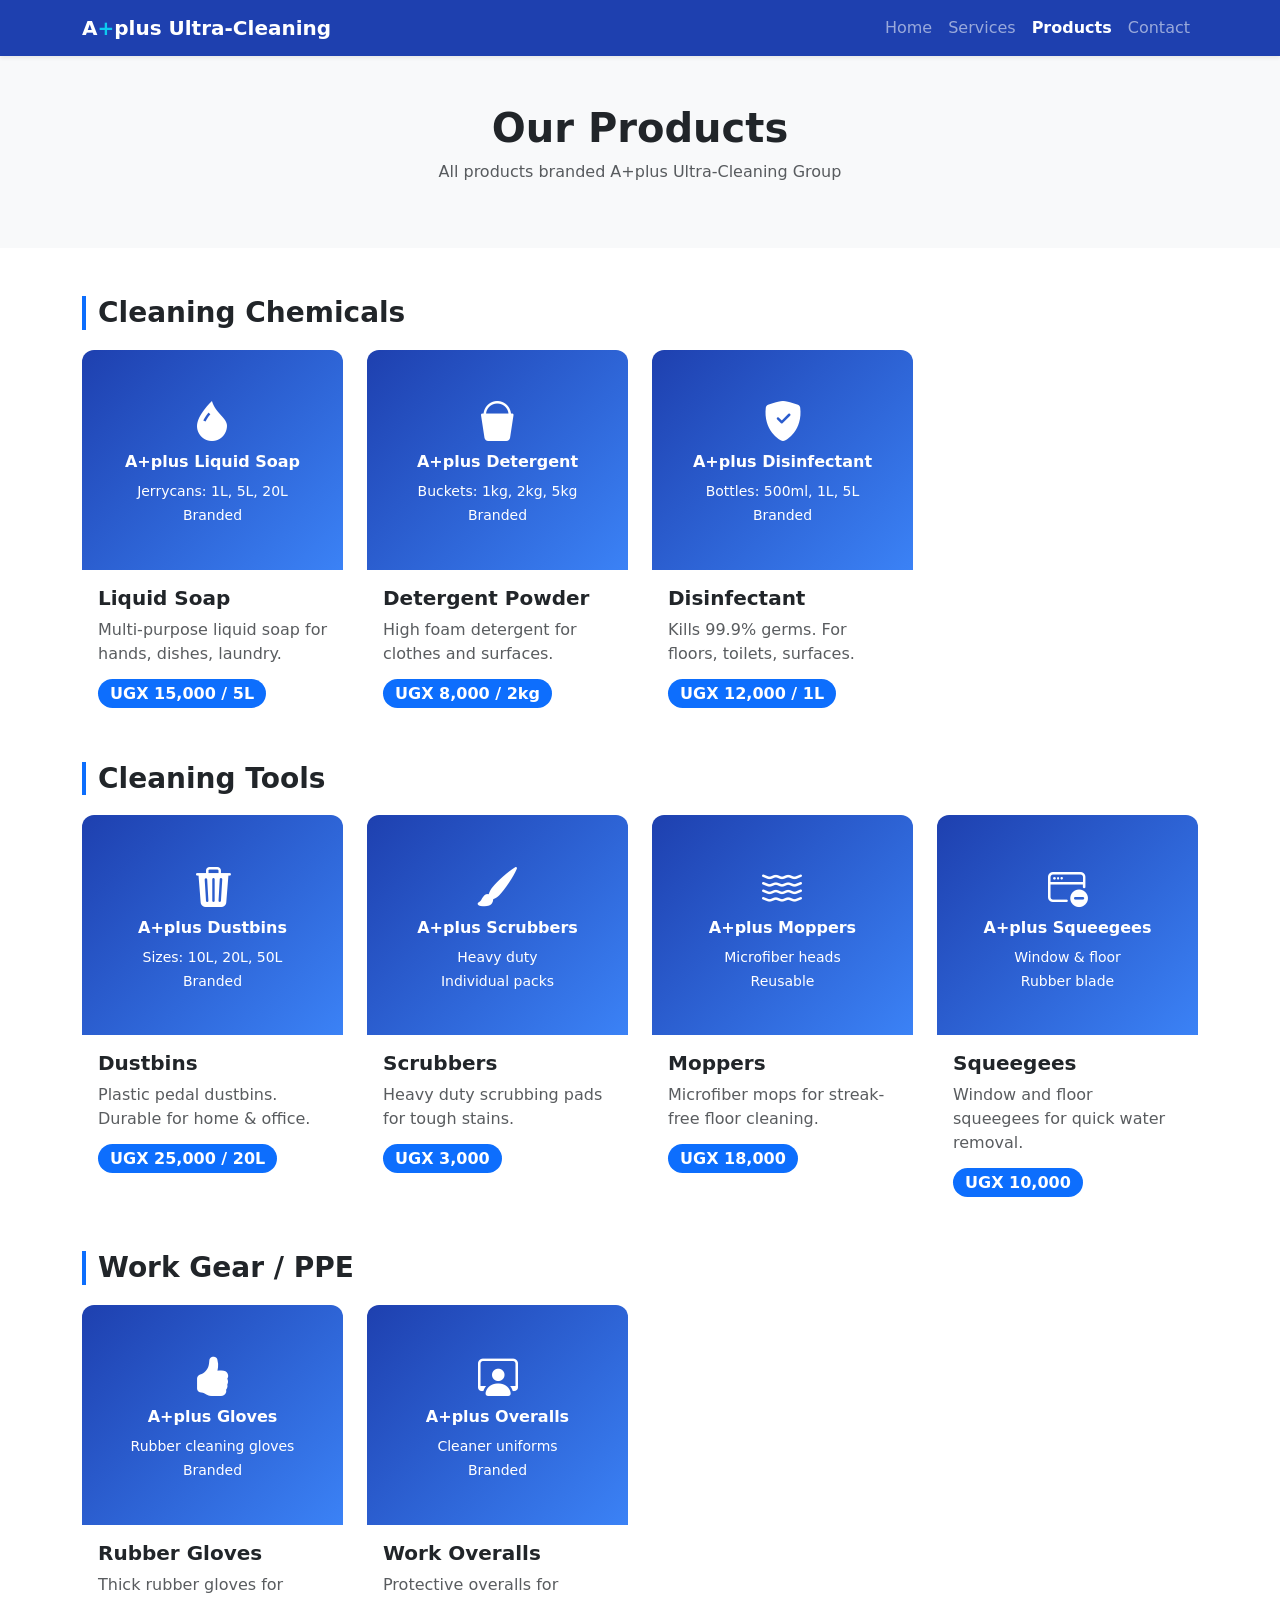
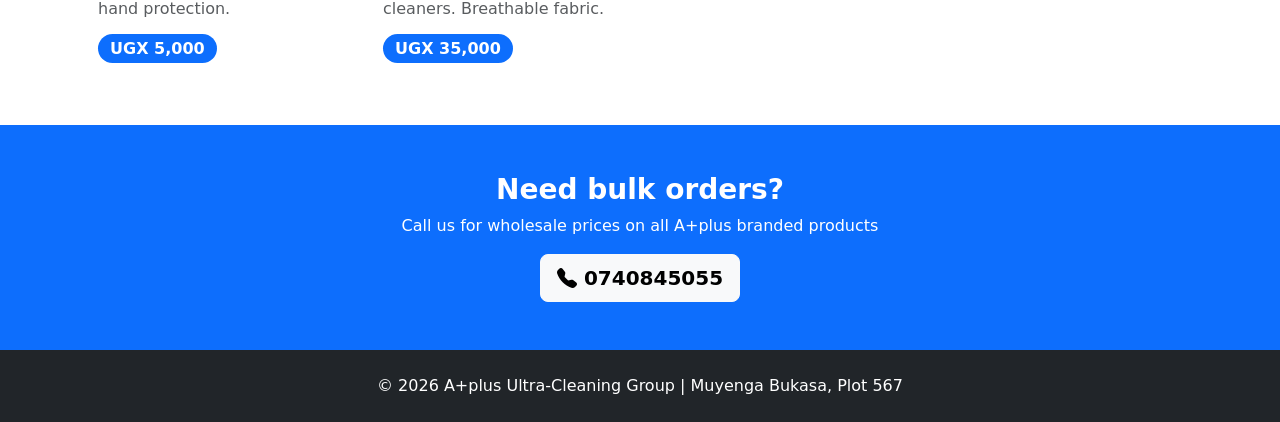
==== products.html @ ba5fd7e9 "Refactor: Rename services file and update CSS" ====
<!DOCTYPE html>
<html lang="en">
<head>
    <meta charset="UTF-8">
    <meta name="viewport" content="width=device-width, initial-scale=1.0">
    <title>Products - A+plus Ultra-Cleaning Group</title>
    <!-- Bootstrap CSS -->
    <link href="https://cdn.jsdelivr.net/npm/bootstrap@5.3.3/dist/css/bootstrap.min.css" rel="stylesheet">
    <!-- Google Fonts: Poppins -->
    <link href="https://fonts.googleapis.com/css2?family=Poppins:wght@400;600;700&display=swap" rel="stylesheet">
    <!-- Bootstrap Icons -->
    <link rel="stylesheet" href="https://cdn.jsdelivr.net/npm/bootstrap-icons@1.11.3/font/bootstrap-icons.min.css">
    <!-- External CSS -->
    <link rel="stylesheet" href="style.css">
</head>
<body>
    <!-- Navbar -->
    <nav class="navbar navbar-expand-lg navbar-dark shadow-sm">
        <div class="container">
            <a class="navbar-brand fw-bold" href="index.html">A<span class="text-info">+</span>plus Ultra-Cleaning</a>
            <button class="navbar-toggler" type="button" data-bs-toggle="collapse" data-bs-target="#navbarNav">
                <span class="navbar-toggler-icon"></span>
            </button>
            <div class="collapse navbar-collapse" id="navbarNav">
                <ul class="navbar-nav ms-auto">
                    <li class="nav-item"><a class="nav-link" href="index.html">Home</a></li>
                    <li class="nav-item"><a class="nav-link" href="services.html">Services</a></li>
                    <li class="nav-item"><a class="nav-link active fw-bold" href="products.html">Products</a></li>
                    <li class="nav-item"><a class="nav-link" href="contact.html">Contact</a></li>
                </ul>
            </div>
        </div>
    </nav>

    <!-- Header -->
    <section class="bg-light py-5">
        <div class="container text-center">
            <h1 class="fw-bold">Our Products</h1>
            <p class="text-muted">All products branded A+plus Ultra-Cleaning Group</p>
        </div>
    </section>

    <div class="container my-5">
        
        <!-- Cleaning Chemicals -->
        <h3 class="category-title fw-bold">Cleaning Chemicals</h3>
        <div class="row g-4">
            
            <div class="col-md-4 col-lg-3">
                <div class="card product-card h-100">
                    <div class="product-img">
                        <div>
                            <i class="bi bi-droplet-fill fs-1 mb-2"></i>
                            <h6 class="fw-bold">A+plus Liquid Soap</h6>
                            <small>Jerrycans: 1L, 5L, 20L<br>Branded</small>
                        </div>
                    </div>
                    <div class="card-body">
                        <h5 class="card-title fw-bold">Liquid Soap</h5>
                        <p class="card-text text-muted">Multi-purpose liquid soap for hands, dishes, laundry.</p>
                        <span class="price-badge">UGX 15,000 / 5L</span>
                    </div>
                </div>
            </div>

            <div class="col-md-4 col-lg-3">
                <div class="card product-card h-100">
                    <div class="product-img">
                        <div>
                            <i class="bi bi-bucket-fill fs-1 mb-2"></i>
                            <h6 class="fw-bold">A+plus Detergent</h6>
                            <small>Buckets: 1kg, 2kg, 5kg<br>Branded</small>
                        </div>
                    </div>
                    <div class="card-body">
                        <h5 class="card-title fw-bold">Detergent Powder</h5>
                        <p class="card-text text-muted">High foam detergent for clothes and surfaces.</p>
                        <span class="price-badge">UGX 8,000 / 2kg</span>
                    </div>
                </div>
            </div>

            <div class="col-md-4 col-lg-3">
                <div class="card product-card h-100">
                    <div class="product-img">
                        <div>
                            <i class="bi bi-shield-fill-check fs-1 mb-2"></i>
                            <h6 class="fw-bold">A+plus Disinfectant</h6>
                            <small>Bottles: 500ml, 1L, 5L<br>Branded</small>
                        </div>
                    </div>
                    <div class="card-body">
                        <h5 class="card-title fw-bold">Disinfectant</h5>
                        <p class="card-text text-muted">Kills 99.9% germs. For floors, toilets, surfaces.</p>
                        <span class="price-badge">UGX 12,000 / 1L</span>
                    </div>
                </div>
            </div>
        </div>

        <!-- Cleaning Tools -->
        <h3 class="category-title fw-bold">Cleaning Tools</h3>
        <div class="row g-4">
            
            <div class="col-md-4 col-lg-3">
                <div class="card product-card h-100">
                    <div class="product-img">
                        <div>
                            <i class="bi bi-trash3-fill fs-1 mb-2"></i>
                            <h6 class="fw-bold">A+plus Dustbins</h6>
                            <small>Sizes: 10L, 20L, 50L<br>Branded</small>
                        </div>
                    </div>
                    <div class="card-body">
                        <h5 class="card-title fw-bold">Dustbins</h5>
                        <p class="card-text text-muted">Plastic pedal dustbins. Durable for home & office.</p>
                        <span class="price-badge">UGX 25,000 / 20L</span>
                    </div>
                </div>
            </div>

            <div class="col-md-4 col-lg-3">
                <div class="card product-card h-100">
                    <div class="product-img">
                        <div>
                            <i class="bi bi-brush-fill fs-1 mb-2"></i>
                            <h6 class="fw-bold">A+plus Scrubbers</h6>
                            <small>Heavy duty<br>Individual packs</small>
                        </div>
                    </div>
                    <div class="card-body">
                        <h5 class="card-title fw-bold">Scrubbers</h5>
                        <p class="card-text text-muted">Heavy duty scrubbing pads for tough stains.</p>
                        <span class="price-badge">UGX 3,000</span>
                    </div>
                </div>
            </div>

            <div class="col-md-4 col-lg-3">
                <div class="card product-card h-100">
                    <div class="product-img">
                        <div>
                            <i class="bi bi-water fs-1 mb-2"></i>
                            <h6 class="fw-bold">A+plus Moppers</h6>
                            <small>Microfiber heads<br>Reusable</small>
                        </div>
                    </div>
                    <div class="card-body">
                        <h5 class="card-title fw-bold">Moppers</h5>
                        <p class="card-text text-muted">Microfiber mops for streak-free floor cleaning.</p>
                        <span class="price-badge">UGX 18,000</span>
                    </div>
                </div>
            </div>

            <div class="col-md-4 col-lg-3">
                <div class="card product-card h-100">
                    <div class="product-img">
                        <div>
                            <i class="bi bi-window-dash fs-1 mb-2"></i>
                            <h6 class="fw-bold">A+plus Squeegees</h6>
                            <small>Window & floor<br>Rubber blade</small>
                        </div>
                    </div>
                    <div class="card-body">
                        <h5 class="card-title fw-bold">Squeegees</h5>
                        <p class="card-text text-muted">Window and floor squeegees for quick water removal.</p>
                        <span class="price-badge">UGX 10,000</span>
                    </div>
                </div>
            </div>
        </div>

        <!-- Work Gear -->
        <h3 class="category-title fw-bold">Work Gear / PPE</h3>
        <div class="row g-4">
            
            <div class="col-md-4 col-lg-3">
                <div class="card product-card h-100">
                    <div class="product-img">
                        <div>
                            <i class="bi bi-hand-thumbs-up-fill fs-1 mb-2"></i>
                            <h6 class="fw-bold">A+plus Gloves</h6>
                            <small>Rubber cleaning gloves<br>Branded</small>
                        </div>
                    </div>
                    <div class="card-body">
                        <h5 class="card-title fw-bold">Rubber Gloves</h5>
                        <p class="card-text text-muted">Thick rubber gloves for hand protection.</p>
                        <span class="price-badge">UGX 5,000</span>
                    </div>
                </div>
            </div>

            <div class="col-md-4 col-lg-3">
                <div class="card product-card h-100">
                    <div class="product-img">
                        <div>
                            <i class="bi bi-person-workspace fs-1 mb-2"></i>
                            <h6 class="fw-bold">A+plus Overalls</h6>
                            <small>Cleaner uniforms<br>Branded</small>
                        </div>
                    </div>
                    <div class="card-body">
                        <h5 class="card-title fw-bold">Work Overalls</h5>
                        <p class="card-text text-muted">Protective overalls for cleaners. Breathable fabric.</p>
                        <span class="price-badge">UGX 35,000</span>
                    </div>
                </div>
            </div>
        </div>

    </div>

    <!-- CTA -->
    <section class="bg-primary text-white py-5">
        <div class="container text-center">
            <h3 class="fw-bold">Need bulk orders?</h3>
            <p>Call us for wholesale prices on all A+plus branded products</p>
            <a href="tel:0740845055" class="btn btn-light btn-lg fw-bold">
                <i class="bi bi-telephone-fill"></i> 0740845055
            </a>
        </div>
    </section>

    <!-- Footer -->
    <footer class="bg-dark text-white text-center p-4">
        <p class="mb-0">&copy; 2026 A+plus Ultra-Cleaning Group | Muyenga Bukasa, Plot 567</p>
    </footer>

    <script src="https://cdn.jsdelivr.net/npm/bootstrap@5.3.3/dist/js/bootstrap.bundle.min.js"></script>
</body>
</html>
---- style.css ----
css/* A+plus Ultra-Cleaning Group Styles */
body {
    font-family: 'Poppins', sans-serif;
}

/* Navbar */
.navbar {
    background: #1e40af !important;
}

/* Hero Section */
.hero-section {
    background: linear-gradient(135deg, #0d6efd 0%, #0dcaf0 100%);
    min-height: 70vh;
    display: flex;
    align-items: center;
}

/* Feature Icons */
.feature-icon {
    width: 60px;
    height: 60px;
    background: #e7f1ff;
    border-radius: 12px;
    display: flex;
    align-items: center;
    justify-content: center;
    margin-bottom: 1rem;
}

/* Product Cards */
.product-card {
    border: none;
    border-radius: 12px;
    overflow: hidden;
    transition: transform 0.3s, box-shadow 0.3s;
}
.product-card:hover {
    transform: translateY(-5px);
    box-shadow: 0 10px 20px rgba(0,0,0,0.15);
}
.product-img {
    height: 220px;
    background: linear-gradient(135deg, #1e40af 0%, #3b82f6 100%);
    display: flex;
    align-items: center;
    justify-content: center;
    color: white;
    text-align: center;
    padding: 20px;
}
.price-badge {
    background: #0d6efd;
    color: white;
    padding: 5px 12px;
    border-radius: 20px;
    font-weight: 600;
}
.category-title {
    border-left: 4px solid #0d6efd;
    padding-left: 12px;
    margin: 40px 0 20px;
}
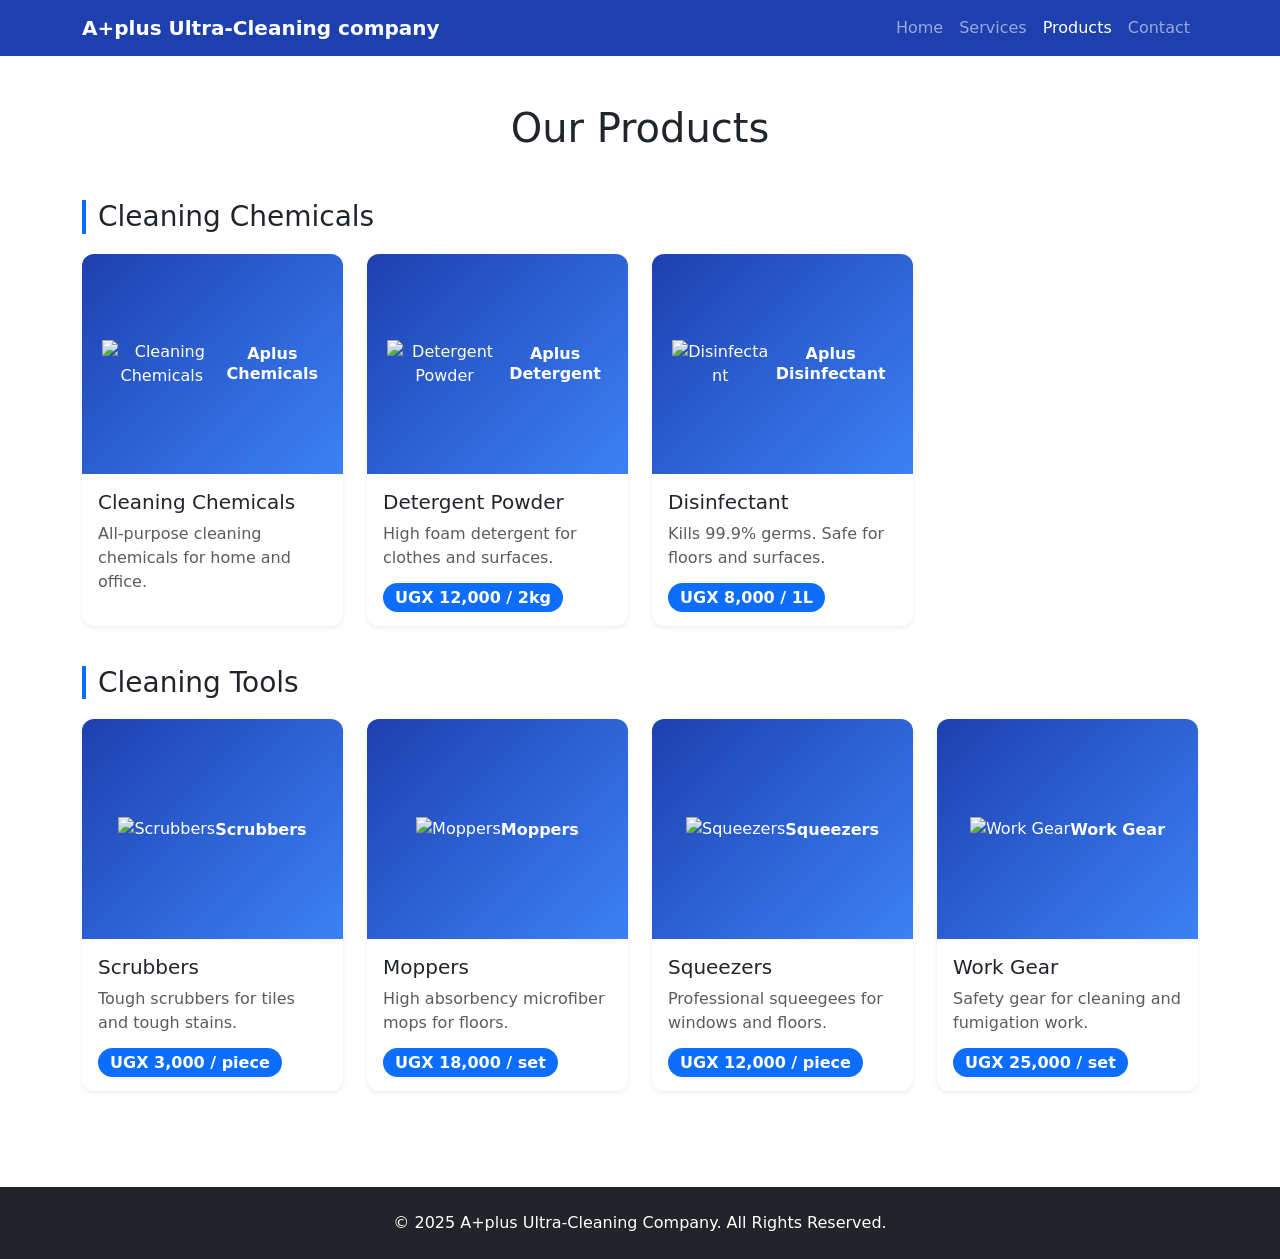
==== commit 2b25c5a9: "Phase1: Initial 4 page structure with Bootstrap" ====
--- a/products.html
+++ b/products.html
@@ -1,233 +1,148 @@
-<!DOCTYPE html>
+
 <html lang="en">
 <head>
-    <meta charset="UTF-8">
-    <meta name="viewport" content="width=device-width, initial-scale=1.0">
-    <title>Products - A+plus Ultra-Cleaning Group</title>
-    <!-- Bootstrap CSS -->
-    <link href="https://cdn.jsdelivr.net/npm/bootstrap@5.3.3/dist/css/bootstrap.min.css" rel="stylesheet">
-    <!-- Google Fonts: Poppins -->
-    <link href="https://fonts.googleapis.com/css2?family=Poppins:wght@400;600;700&display=swap" rel="stylesheet">
-    <!-- Bootstrap Icons -->
-    <link rel="stylesheet" href="https://cdn.jsdelivr.net/npm/bootstrap-icons@1.11.3/font/bootstrap-icons.min.css">
-    <!-- External CSS -->
-    <link rel="stylesheet" href="style.css">
+  <meta charset="UTF-8">
+  <meta name="viewport" content="width=device-width, initial-scale=1.0">
+  <title>Products - A+plus Ultra-Cleaning Company</title>
+  <link href="https://cdn.jsdelivr.net/npm/bootstrap@5.3.3/dist/css/bootstrap.min.css" rel="stylesheet">
+  <link href="style.css" rel="stylesheet">
 </head>
 <body>
-    <!-- Navbar -->
-    <nav class="navbar navbar-expand-lg navbar-dark shadow-sm">
-        <div class="container">
-            <a class="navbar-brand fw-bold" href="index.html">A<span class="text-info">+</span>plus Ultra-Cleaning</a>
-            <button class="navbar-toggler" type="button" data-bs-toggle="collapse" data-bs-target="#navbarNav">
-                <span class="navbar-toggler-icon"></span>
-            </button>
-            <div class="collapse navbar-collapse" id="navbarNav">
-                <ul class="navbar-nav ms-auto">
-                    <li class="nav-item"><a class="nav-link" href="index.html">Home</a></li>
-                    <li class="nav-item"><a class="nav-link" href="services.html">Services</a></li>
-                    <li class="nav-item"><a class="nav-link active fw-bold" href="products.html">Products</a></li>
-                    <li class="nav-item"><a class="nav-link" href="contact.html">Contact</a></li>
-                </ul>
-            </div>
+  <!-- Navigation -->
+  <nav class="navbar navbar-expand-lg navbar-dark">
+    <div class="container">
+      <a class="navbar-brand fw-bold brand-text" href="index.html">A+plus Ultra-Cleaning company</a>
+      <button class="navbar-toggler" type="button" data-bs-toggle="collapse" data-bs-target="#navbarNav">
+        <span class="navbar-toggler-icon"></span>
+      </button>
+      <div class="collapse navbar-collapse" id="navbarNav">
+        <div class="navbar-nav ms-auto">
+          <a class="nav-link" href="index.html">Home</a>
+          <a class="nav-link" href="services.html">Services</a>
+          <a class="nav-link active" href="products.html">Products</a>
+          <a class="nav-link" href="contact.html">Contact</a>
         </div>
-    </nav>
+      </div>
+    </div>
+  </nav>
 
-    <!-- Header -->
-    <section class="bg-light py-5">
-        <div class="container text-center">
-            <h1 class="fw-bold">Our Products</h1>
-            <p class="text-muted">All products branded A+plus Ultra-Cleaning Group</p>
+  <!-- Products Section -->
+  <div class="container py-5">
+    <h1 class="page-title text-center mb-5">Our Products</h1>
+
+    <!-- Cleaning Chemicals -->
+    <h3 class="category-title">Cleaning Chemicals</h3>
+    <div class="row g-4">
+      
+      <div class="col-md-4 col-lg-3">
+        <div class="card product-card h-100 shadow-sm">
+          <div class="product-img">
+            <img src="images/cleaning-chemicals.png" alt="Cleaning Chemicals">
+            <h6 class="fw-bold mt-2">Aplus Chemicals</h6>
+          </div>
+          <div class="card-body">
+            <h5 class="card-title">Cleaning Chemicals</h5>
+            <p class="card-text text-muted">All-purpose cleaning chemicals for home and office.</p>
+          </div>
         </div>
-    </section>
+      </div>
 
-    <div class="container my-5">
-        
-        <!-- Cleaning Chemicals -->
-        <h3 class="category-title fw-bold">Cleaning Chemicals</h3>
-        <div class="row g-4">
-            
-            <div class="col-md-4 col-lg-3">
-                <div class="card product-card h-100">
-                    <div class="product-img">
-                        <div>
-                            <i class="bi bi-droplet-fill fs-1 mb-2"></i>
-                            <h6 class="fw-bold">A+plus Liquid Soap</h6>
-                            <small>Jerrycans: 1L, 5L, 20L<br>Branded</small>
-                        </div>
-                    </div>
-                    <div class="card-body">
-                        <h5 class="card-title fw-bold">Liquid Soap</h5>
-                        <p class="card-text text-muted">Multi-purpose liquid soap for hands, dishes, laundry.</p>
-                        <span class="price-badge">UGX 15,000 / 5L</span>
-                    </div>
-                </div>
-            </div>
+      <div class="col-md-4 col-lg-3">
+        <div class="card product-card h-100 shadow-sm">
+          <div class="product-img">
+            <img src="images/detergent-powder.png" alt="Detergent Powder">
+            <h6 class="fw-bold mt-2">Aplus Detergent</h6>
+          </div>
+          <div class="card-body">
+            <h5 class="card-title">Detergent Powder</h5>
+            <p class="card-text text-muted">High foam detergent for clothes and surfaces.</p>
+            <span class="price-badge">UGX 12,000 / 2kg</span>
+          </div>
+        </div>
+      </div>
 
-            <div class="col-md-4 col-lg-3">
-                <div class="card product-card h-100">
-                    <div class="product-img">
-                        <div>
-                            <i class="bi bi-bucket-fill fs-1 mb-2"></i>
-                            <h6 class="fw-bold">A+plus Detergent</h6>
-                            <small>Buckets: 1kg, 2kg, 5kg<br>Branded</small>
-                        </div>
-                    </div>
-                    <div class="card-body">
-                        <h5 class="card-title fw-bold">Detergent Powder</h5>
-                        <p class="card-text text-muted">High foam detergent for clothes and surfaces.</p>
-                        <span class="price-badge">UGX 8,000 / 2kg</span>
-                    </div>
-                </div>
-            </div>
-
-            <div class="col-md-4 col-lg-3">
-                <div class="card product-card h-100">
-                    <div class="product-img">
-                        <div>
-                            <i class="bi bi-shield-fill-check fs-1 mb-2"></i>
-                            <h6 class="fw-bold">A+plus Disinfectant</h6>
-                            <small>Bottles: 500ml, 1L, 5L<br>Branded</small>
-                        </div>
-                    </div>
-                    <div class="card-body">
-                        <h5 class="card-title fw-bold">Disinfectant</h5>
-                        <p class="card-text text-muted">Kills 99.9% germs. For floors, toilets, surfaces.</p>
-                        <span class="price-badge">UGX 12,000 / 1L</span>
-                    </div>
-                </div>
-            </div>
+      <div class="col-md-4 col-lg-3">
+        <div class="card product-card h-100 shadow-sm">
+          <div class="product-img">
+            <img src="images/Disinfectants.png" alt="Disinfectant">
+            <h6 class="fw-bold mt-2">Aplus Disinfectant</h6>
+          </div>
+          <div class="card-body">
+            <h5 class="card-title">Disinfectant</h5>
+            <p class="card-text text-muted">Kills 99.9% germs. Safe for floors and surfaces.</p>
+            <span class="price-badge">UGX 8,000 / 1L</span>
+          </div>
         </div>
-
-        <!-- Cleaning Tools -->
-        <h3 class="category-title fw-bold">Cleaning Tools</h3>
-        <div class="row g-4">
-            
-            <div class="col-md-4 col-lg-3">
-                <div class="card product-card h-100">
-                    <div class="product-img">
-                        <div>
-                            <i class="bi bi-trash3-fill fs-1 mb-2"></i>
-                            <h6 class="fw-bold">A+plus Dustbins</h6>
-                            <small>Sizes: 10L, 20L, 50L<br>Branded</small>
-                        </div>
-                    </div>
-                    <div class="card-body">
-                        <h5 class="card-title fw-bold">Dustbins</h5>
-                        <p class="card-text text-muted">Plastic pedal dustbins. Durable for home & office.</p>
-                        <span class="price-badge">UGX 25,000 / 20L</span>
-                    </div>
-                </div>
-            </div>
-
-            <div class="col-md-4 col-lg-3">
-                <div class="card product-card h-100">
-                    <div class="product-img">
-                        <div>
-                            <i class="bi bi-brush-fill fs-1 mb-2"></i>
-                            <h6 class="fw-bold">A+plus Scrubbers</h6>
-                            <small>Heavy duty<br>Individual packs</small>
-                        </div>
-                    </div>
-                    <div class="card-body">
-                        <h5 class="card-title fw-bold">Scrubbers</h5>
-                        <p class="card-text text-muted">Heavy duty scrubbing pads for tough stains.</p>
-                        <span class="price-badge">UGX 3,000</span>
-                    </div>
-                </div>
-            </div>
-
-            <div class="col-md-4 col-lg-3">
-                <div class="card product-card h-100">
-                    <div class="product-img">
-                        <div>
-                            <i class="bi bi-water fs-1 mb-2"></i>
-                            <h6 class="fw-bold">A+plus Moppers</h6>
-                            <small>Microfiber heads<br>Reusable</small>
-                        </div>
-                    </div>
-                    <div class="card-body">
-                        <h5 class="card-title fw-bold">Moppers</h5>
-                        <p class="card-text text-muted">Microfiber mops for streak-free floor cleaning.</p>
-                        <span class="price-badge">UGX 18,000</span>
-                    </div>
-                </div>
-            </div>
-
-            <div class="col-md-4 col-lg-3">
-                <div class="card product-card h-100">
-                    <div class="product-img">
-                        <div>
-                            <i class="bi bi-window-dash fs-1 mb-2"></i>
-                            <h6 class="fw-bold">A+plus Squeegees</h6>
-                            <small>Window & floor<br>Rubber blade</small>
-                        </div>
-                    </div>
-                    <div class="card-body">
-                        <h5 class="card-title fw-bold">Squeegees</h5>
-                        <p class="card-text text-muted">Window and floor squeegees for quick water removal.</p>
-                        <span class="price-badge">UGX 10,000</span>
-                    </div>
-                </div>
-            </div>
-        </div>
-
-        <!-- Work Gear -->
-        <h3 class="category-title fw-bold">Work Gear / PPE</h3>
-        <div class="row g-4">
-            
-            <div class="col-md-4 col-lg-3">
-                <div class="card product-card h-100">
-                    <div class="product-img">
-                        <div>
-                            <i class="bi bi-hand-thumbs-up-fill fs-1 mb-2"></i>
-                            <h6 class="fw-bold">A+plus Gloves</h6>
-                            <small>Rubber cleaning gloves<br>Branded</small>
-                        </div>
-                    </div>
-                    <div class="card-body">
-                        <h5 class="card-title fw-bold">Rubber Gloves</h5>
-                        <p class="card-text text-muted">Thick rubber gloves for hand protection.</p>
-                        <span class="price-badge">UGX 5,000</span>
-                    </div>
-                </div>
-            </div>
-
-            <div class="col-md-4 col-lg-3">
-                <div class="card product-card h-100">
-                    <div class="product-img">
-                        <div>
-                            <i class="bi bi-person-workspace fs-1 mb-2"></i>
-                            <h6 class="fw-bold">A+plus Overalls</h6>
-                            <small>Cleaner uniforms<br>Branded</small>
-                        </div>
-                    </div>
-                    <div class="card-body">
-                        <h5 class="card-title fw-bold">Work Overalls</h5>
-                        <p class="card-text text-muted">Protective overalls for cleaners. Breathable fabric.</p>
-                        <span class="price-badge">UGX 35,000</span>
-                    </div>
-                </div>
-            </div>
-        </div>
-
+      </div>
     </div>
 
-    <!-- CTA -->
-    <section class="bg-primary text-white py-5">
-        <div class="container text-center">
-            <h3 class="fw-bold">Need bulk orders?</h3>
-            <p>Call us for wholesale prices on all A+plus branded products</p>
-            <a href="tel:0740845055" class="btn btn-light btn-lg fw-bold">
-                <i class="bi bi-telephone-fill"></i> 0740845055
-            </a>
+    <!-- Cleaning Tools -->
+    <h3 class="category-title">Cleaning Tools</h3>
+    <div class="row g-4">
+
+      <div class="col-md-4 col-lg-3">
+        <div class="card product-card h-100 shadow-sm">
+          <div class="product-img">
+            <img src="images/Scrubbers.png" alt="Scrubbers">
+            <h6 class="fw-bold mt-2">Scrubbers</h6>
+          </div>
+          <div class="card-body">
+            <h5 class="card-title">Scrubbers</h5>
+            <p class="card-text text-muted">Tough scrubbers for tiles and tough stains.</p>
+            <span class="price-badge">UGX 3,000 / piece</span>
+          </div>
         </div>
-    </section>
+      </div>
 
-    <!-- Footer -->
-    <footer class="bg-dark text-white text-center p-4">
-        <p class="mb-0">&copy; 2026 A+plus Ultra-Cleaning Group | Muyenga Bukasa, Plot 567</p>
-    </footer>
+      <div class="col-md-4 col-lg-3">
+        <div class="card product-card h-100 shadow-sm">
+          <div class="product-img">
+            <img src="images/moppers.png" alt="Moppers">
+            <h6 class="fw-bold mt-2">Moppers</h6>
+          </div>
+          <div class="card-body">
+            <h5 class="card-title">Moppers</h5>
+            <p class="card-text text-muted">High absorbency microfiber mops for floors.</p>
+            <span class="price-badge">UGX 18,000 / set</span>
+          </div>
+        </div>
+      </div>
 
-    <script src="https://cdn.jsdelivr.net/npm/bootstrap@5.3.3/dist/js/bootstrap.bundle.min.js"></script>
+      <div class="col-md-4 col-lg-3">
+        <div class="card product-card h-100 shadow-sm">
+          <div class="product-img">
+            <img src="images/Squeezers.png" alt="Squeezers">
+            <h6 class="fw-bold mt-2">Squeezers</h6>
+          </div>
+          <div class="card-body">
+            <h5 class="card-title">Squeezers</h5>
+            <p class="card-text text-muted">Professional squeegees for windows and floors.</p>
+            <span class="price-badge">UGX 12,000 / piece</span>
+          </div>
+        </div>
+      </div>
+
+      <div class="col-md-4 col-lg-3">
+        <div class="card product-card h-100 shadow-sm">
+          <div class="product-img">
+            <img src="images/work-gear.png" alt="Work Gear">
+            <h6 class="fw-bold mt-2">Work Gear</h6>
+          </div>
+          <div class="card-body">
+            <h5 class="card-title">Work Gear</h5>
+            <p class="card-text text-muted">Safety gear for cleaning and fumigation work.</p>
+            <span class="price-badge">UGX 25,000 / set</span>
+          </div>
+        </div>
+      </div>
+    </div>
+  </div>
+
+  <!-- Footer -->
+  <footer class="bg-dark text-white text-center py-4 mt-5">
+    <p class="mb-0">© 2025 A+plus Ultra-Cleaning Company. All Rights Reserved.</p>
+  </footer>
+
+  <script src="https://cdn.jsdelivr.net/npm/bootstrap@5.3.3/dist/js/bootstrap.bundle.min.js"></script>
 </body>
 </html>
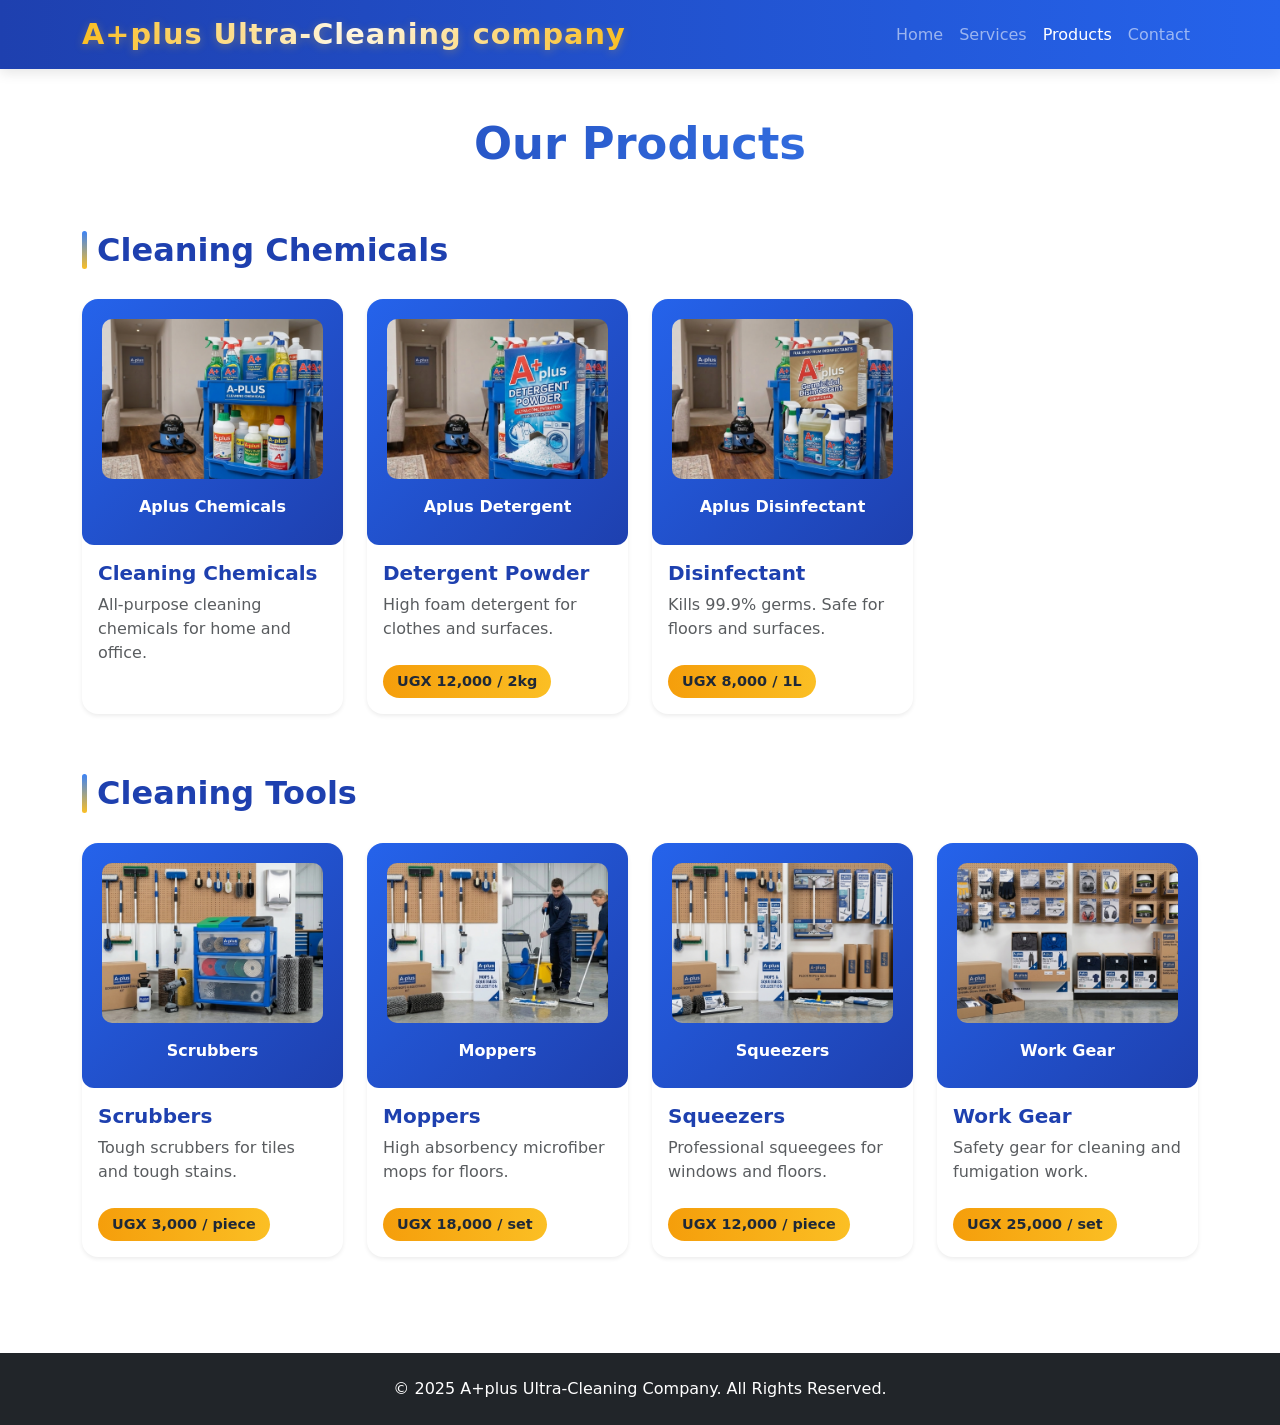
==== commit b2d60af3: "Restore all pages and assets" ====
--- a/products.html
+++ b/products.html
@@ -1,4 +1,4 @@
-
+<!DOCTYPE html>
 <html lang="en">
 <head>
   <meta charset="UTF-8">
--- a/style.css
+++ b/style.css
@@ -1,63 +1,639 @@
-css/* A+plus Ultra-Cleaning Group Styles */
-body {
-    font-family: 'Poppins', sans-serif;
-}
-
 /* Navbar */
 .navbar {
-    background: #1e40af !important;
+  background: linear-gradient(90deg, #1e40af, #2563eb);
+  box-shadow: 0 4px 12px rgba(0,0,0,0.1);
+}
+
+.brand-text {
+  background: linear-gradient(90deg, #fbbf24, #f59e0b);
+  -webkit-background-clip: text;
+  -webkit-text-fill-color: transparent;
+  background-clip: text;
+  font-size: 1.5rem;
+  letter-spacing: 1px;
 }
 
 /* Hero Section */
-.hero-section {
-    background: linear-gradient(135deg, #0d6efd 0%, #0dcaf0 100%);
-    min-height: 70vh;
-    display: flex;
-    align-items: center;
-}
-
-/* Feature Icons */
-.feature-icon {
-    width: 60px;
-    height: 60px;
-    background: #e7f1ff;
-    border-radius: 12px;
-    display: flex;
-    align-items: center;
-    justify-content: center;
-    margin-bottom: 1rem;
-}
-
-/* Product Cards */
+.hero {
+  background-image: linear-gradient(rgba(0, 0, 0, 0.65), rgba(0, 0, 0, 0.65)), 
+                    url('images/home-page-background.png');
+  background-size: cover;
+  background-position: center;
+  background-repeat: no-repeat;
+  color: white;
+  padding: 120px 0;
+  animation: fadeIn 1.2s ease-in;
+}
+
+.hero-content {
+  animation: slideUp 1s ease-out 0.3s both;
+}
+
+.gradient-text {
+  background: linear-gradient(90deg, #60a5fa, #34d399, #fbbf24);
+  -webkit-background-clip: text;
+  -webkit-text-fill-color: transparent;
+  background-clip: text;
+  text-shadow: none;
+  letter-spacing: 1.5px;
+}
+
+.tagline {
+  font-size: 1.4rem;
+  font-weight: 300;
+  letter-spacing: 2px;
+  opacity: 0.9;
+}
+
+.contact-info {
+  font-size: 1.1rem;
+  margin-top: 10px;
+  opacity: 0.85;
+}
+
+/* Glowing Button */
+.btn-glow {
+  background: linear-gradient(90deg, #2563eb, #3b82f6);
+  color: white;
+  border: none;
+  padding: 14px 32px;
+  font-size: 1.1rem;
+  font-weight: 600;
+  border-radius: 50px;
+  box-shadow: 0 0 20px rgba(59, 130, 246, 0.6);
+  transition: all 0.3s ease;
+  text-decoration: none;
+  display: inline-block;
+}
+
+.btn-glow:hover {
+  transform: translateY(-3px);
+  box-shadow: 0 0 30px rgba(59, 130, 246, 0.9);
+  color: white;
+}
+
+/* Features Section */
+.section-title {
+  font-size: 2.5rem;
+  font-weight: 700;
+  color: #1e40af;
+  position: relative;
+  display: inline-block;
+}
+
+.section-title::after {
+  content: '';
+  position: absolute;
+  width: 60%;
+  height: 4px;
+  background: linear-gradient(90deg, #3b82f6, #fbbf24);
+  bottom: -10px;
+  left: 20%;
+  border-radius: 2px;
+}
+
+.feature-card {
+  padding: 30px 20px;
+  border-radius: 16px;
+  background: #f8fafc;
+  transition: all 0.3s ease;
+  border: 2px solid transparent;
+}
+
+.feature-card:hover {
+  transform: translateY(-8px);
+  border-color: #3b82f6;
+  box-shadow: 0 10px 30px rgba(59, 130, 246, 0.15);
+}
+
+.feature-card h3 {
+  color: #1e40af;
+  margin-bottom: 12px;
+  font-weight: 700;
+}
+
+/* Animations */
+@keyframes fadeIn {
+  from { opacity: 0; }
+  to { opacity: 1; }
+}
+
+@keyframes slideUp {
+  from { 
+    opacity: 0;
+    transform: translateY(30px);
+  }
+  to { 
+    opacity: 1;
+    transform: translateY(0);
+  }
+}
+
+/* Product Styles - keep these for products.html */
+.product-img {
+  background: #2563eb;
+  border-radius: 12px;
+  padding: 15px;
+  text-align: center;
+  color: white;
+}
+
+.product-img img {
+  width: 100%;
+  height: 140px;
+  object-fit: cover;
+  border-radius: 8px;
+}
+
+.price-badge {
+  display: inline-block;
+  background: #f59e0b;
+  color: #fff;
+  padding: 4px 10px;
+  border-radius: 20px;
+  font-size: 0.85rem;
+  font-weight: 600;
+}
+
+.category-title {
+  margin-top: 50px;
+  margin-bottom: 25px;
+  color: #1e40af;
+}
+
 .product-card {
-    border: none;
-    border-radius: 12px;
-    overflow: hidden;
-    transition: transform 0.3s, box-shadow 0.3s;
-}
+  transition: transform 0.2s;
+}
+
 .product-card:hover {
-    transform: translateY(-5px);
-    box-shadow: 0 10px 20px rgba(0,0,0,0.15);
-}
+  transform: translateY(-5px);
+}
+/* Products Page */
+.page-title {
+  font-size: 2.8rem;
+  font-weight: 800;
+  background: linear-gradient(90deg, #1e40af, #3b82f6);
+  -webkit-background-clip: text;
+  -webkit-text-fill-color: transparent;
+  background-clip: text;
+}
+
+.category-title {
+  margin-top: 60px;
+  margin-bottom: 30px;
+  font-size: 2rem;
+  font-weight: 700;
+  color: #1e40af;
+  position: relative;
+  padding-left: 15px;
+}
+
+.category-title::before {
+  content: '';
+  position: absolute;
+  left: 0;
+  top: 0;
+  height: 100%;
+  width: 5px;
+  background: linear-gradient(180deg, #3b82f6, #fbbf24);
+  border-radius: 3px;
+}
+
+.product-card {
+  border: none;
+  border-radius: 16px;
+  overflow: hidden;
+  transition: all 0.3s ease;
+}
+
+.product-card:hover {
+  transform: translateY(-8px);
+  box-shadow: 0 12px 30px rgba(59, 130, 246, 0.2);
+}
+
 .product-img {
-    height: 220px;
-    background: linear-gradient(135deg, #1e40af 0%, #3b82f6 100%);
-    display: flex;
-    align-items: center;
-    justify-content: center;
-    color: white;
-    text-align: center;
-    padding: 20px;
-}
+  background: linear-gradient(135deg, #2563eb, #1e40af);
+  padding: 20px;
+  text-align: center;
+  color: white;
+}
+
+.product-img img {
+  width: 100%;
+  height: 160px;
+  object-fit: cover;
+  border-radius: 10px;
+  margin-bottom: 10px;
+}
+
 .price-badge {
-    background: #0d6efd;
-    color: white;
-    padding: 5px 12px;
-    border-radius: 20px;
-    font-weight: 600;
-}
-.category-title {
-    border-left: 4px solid #0d6efd;
-    padding-left: 12px;
-    margin: 40px 0 20px;
-}+  display: inline-block;
+  background: linear-gradient(90deg, #f59e0b, #fbbf24);
+  color: #1f2937;
+  padding: 6px 14px;
+  border-radius: 20px;
+  font-size: 0.9rem;
+  font-weight: 700;
+  margin-top: 8px;
+}
+
+.card-title {
+  color: #1e40af;
+  font-weight: 700;
+}
+/* Services Page */
+.services-hero {
+  background: linear-gradient(135deg, #1e40af 0%, #3b82f6 50%, #60a5fa 100%);
+  padding: 100px 0;
+  color: white;
+  position: relative;
+  overflow: hidden;
+}
+
+.services-hero::before {
+  content: '';
+  position: absolute;
+  top: -50%;
+  left: -50%;
+  width: 200%;
+  height: 200%;
+  background: radial-gradient(circle, rgba(255,255,255,0.1) 0%, transparent 70%);
+  animation: rotate 20s linear infinite;
+}
+
+.services-title {
+  font-size: 3.5rem;
+  font-weight: 800;
+  background: linear-gradient(90deg, #fff, #fbbf24, #fff);
+  -webkit-background-clip: text;
+  -webkit-text-fill-color: transparent;
+  background-clip: text;
+  position: relative;
+  z-index: 1;
+  letter-spacing: 2px;
+  animation: slideDown 1s ease-out;
+}
+
+.services-subtitle {
+  font-size: 1.2rem;
+  opacity: 0.9;
+  max-width: 600px;
+  margin: 20px auto 0;
+  position: relative;
+  z-index: 1;
+  animation: fadeIn 1.5s ease-out;
+}
+
+.service-card {
+  background: white;
+  border-radius: 20px;
+  overflow: hidden;
+  box-shadow: 0 5px 20px rgba(0,0,0,0.08);
+  transition: all 0.4s cubic-bezier(0.175, 0.885, 0.32, 1.275);
+  height: 100%;
+  border: 2px solid transparent;
+}
+
+.service-card:hover {
+  transform: translateY(-12px) scale(1.02);
+  box-shadow: 0 20px 40px rgba(59, 130, 246, 0.25);
+  border-color: #3b82f6;
+}
+
+.service-img-wrap {
+  height: 220px;
+  overflow: hidden;
+  position: relative;
+  background: linear-gradient(135deg, #2563eb, #1e40af);
+}
+
+.service-img-wrap img {
+  width: 100%;
+  height: 100%;
+  object-fit: cover;
+  transition: transform 0.5s ease;
+}
+
+.service-card:hover .service-img-wrap img {
+  transform: scale(1.1);
+}
+
+.service-content {
+  padding: 25px;
+}
+
+.service-name {
+  font-size: 1.5rem;
+  font-weight: 700;
+  color: #1e40af;
+  margin-bottom: 12px;
+  background: linear-gradient(90deg, #1e40af, #3b82f6);
+  -webkit-background-clip: text;
+  -webkit-text-fill-color: transparent;
+  background-clip: text;
+}
+
+.service-content p {
+  color: #64748b;
+  line-height: 1.6;
+  margin-bottom: 15px;
+}
+
+.service-tag {
+  display: inline-block;
+  background: linear-gradient(90deg, #3b82f6, #60a5fa);
+  color: white;
+  padding: 6px 16px;
+  border-radius: 20px;
+  font-size: 0.85rem;
+  font-weight: 600;
+  letter-spacing: 0.5px;
+  text-transform: uppercase;
+}
+
+.cta-text {
+  font-size: 2.5rem;
+  font-weight: 800;
+  color: #1e40af;
+  margin-bottom: 20px;
+}
+
+/* Animations */
+@keyframes rotate {
+  from { transform: rotate(0deg); }
+  to { transform: rotate(360deg); }
+}
+
+@keyframes slideDown {
+  from { 
+    opacity: 0;
+    transform: translateY(-30px);
+  }
+  to { 
+    opacity: 1;
+    transform: translateY(0);
+  }
+}
+/* Contact Page */
+.contact-hero {
+  background: linear-gradient(135deg, #1e40af, #3b82f6);
+  padding: 80px 0;
+  color: white;
+}
+
+.contact-title {
+  font-size: 3rem;
+  font-weight: 800;
+  background: linear-gradient(90deg, #fff, #fbbf24);
+  -webkit-background-clip: text;
+  -webkit-text-fill-color: transparent;
+  background-clip: text;
+}
+
+.contact-subtitle {
+  font-size: 1.2rem;
+  opacity: 0.9;
+  margin-top: 15px;
+}
+
+.contact-card, .info-card {
+  background: white;
+  padding: 40px;
+  border-radius: 20px;
+  box-shadow: 0 10px 30px rgba(0,0,0,0.1);
+}
+
+.form-title, .info-title {
+  font-size: 1.8rem;
+  font-weight: 700;
+  color: #1e40af;
+  margin-bottom: 25px;
+}
+
+.form-control, .form-select {
+  border-radius: 12px;
+  border: 2px solid #e2e8f0;
+  padding: 12px 16px;
+  transition: all 0.3s;
+}
+
+.form-control:focus, .form-select:focus {
+  border-color: #3b82f6;
+  box-shadow: 0 0 0 3px rgba(59, 130, 246, 0.1);
+}
+
+.info-item {
+  margin-bottom: 25px;
+  padding-bottom: 20px;
+  border-bottom: 1px solid #e2e8f0;
+}
+
+.info-item:last-child {
+  border-bottom: none;
+  margin-bottom: 0;
+}
+
+.info-item h5 {
+  color: #1e40af;
+  font-weight: 700;
+  margin-bottom: 8px;
+}
+
+.info-item a {
+  color: #3b82f6;
+  text-decoration: none;
+  font-weight: 600;
+}
+
+.info-item a:hover {
+  text-decoration: underline;
+}
+
+.map-placeholder {
+  background: linear-gradient(135deg, #dbeafe, #bfdbfe);
+  border-radius: 12px;
+  padding: 30px;
+  text-align: center;
+  color: #1e40af;
+  font-weight: 600;
+}
+/* Contact Page */
+.contact-hero {
+  background: linear-gradient(135deg, #1e40af, #3b82f6);
+  padding: 80px 0;
+  color: white;
+}
+
+.contact-title {
+  font-size: 3rem;
+  font-weight: 800;
+  background: linear-gradient(90deg, #fff, #fbbf24);
+  -webkit-background-clip: text;
+  -webkit-text-fill-color: transparent;
+  background-clip: text;
+}
+
+.contact-subtitle {
+  font-size: 1.2rem;
+  opacity: 0.9;
+  margin-top: 15px;
+}
+
+.contact-card, .info-card {
+  background: white;
+  padding: 40px;
+  border-radius: 20px;
+  box-shadow: 0 10px 30px rgba(0,0,0,0.1);
+}
+
+.form-title, .info-title {
+  font-size: 1.8rem;
+  font-weight: 700;
+  color: #1e40af;
+  margin-bottom: 25px;
+}
+
+.form-control, .form-select {
+  border-radius: 12px;
+  border: 2px solid #e2e8f0;
+  padding: 12px 16px;
+  transition: all 0.3s;
+}
+
+.form-control:focus, .form-select:focus {
+  border-color: #3b82f6;
+  box-shadow: 0 0 0 3px rgba(59, 130, 246, 0.1);
+}
+
+.info-item {
+  margin-bottom: 25px;
+  padding-bottom: 20px;
+  border-bottom: 1px solid #e2e8f0;
+}
+
+.info-item:last-child {
+  border-bottom: none;
+  margin-bottom: 0;
+}
+
+.info-item h5 {
+  color: #1e40af;
+  font-weight: 700;
+  margin-bottom: 8px;
+}
+
+.info-item a {
+  color: #3b82f6;
+  text-decoration: none;
+  font-weight: 600;
+}
+
+.info-item a:hover {
+  text-decoration: underline;
+}
+
+.map-placeholder {
+  background: linear-gradient(135deg, #dbeafe, #bfdbfe);
+  border-radius: 12px;
+  padding: 30px;
+  text-align: center;
+  color: #1e40af;
+  font-weight: 600;
+}
+/* Brand Logo Word Art */
+.brand-text {
+  font-size: 1.8rem;
+  font-weight: 900;
+  letter-spacing: 1px;
+  background: linear-gradient(90deg, #fbbf24 0%, #ffffff 50%, #fbbf24 100%);
+  -webkit-background-clip: text;
+  -webkit-text-fill-color: transparent;
+  background-clip: text;
+  text-shadow: 0 2px 10px rgba(251, 191, 36, 0.3);
+  transition: all 0.3s ease;
+  position: relative;
+}
+
+.brand-text:hover {
+  transform: scale(1.05);
+  text-shadow: 0 4px 20px rgba(251, 191, 36, 0.5);
+}
+
+/* Responsive size for mobile */
+@media (max-width: 768px) {
+  .brand-text {
+    font-size: 1.4rem;
+  }
+}
+<!DOCTYPE html>
+<html lang="en">
+<head>
+  <meta charset="UTF-8">
+  <meta name="viewport" content="width=device-width, initial-scale=1.0">
+  <title>Services - A+ Plus Ultra-Cleaning Group</title>
+  <link href="https://cdn.jsdelivr.net/npm/bootstrap@5.3.3/dist/css/bootstrap.min.css" rel="stylesheet">
+  <link rel="stylesheet" href="style.css">
+</head>
+<body>
+
+<nav class="navbar navbar-expand-lg navbar-dark">
+  <div class="container">
+    <a class="navbar-brand" href="index.html">A+ Plus Ultra-Cleaning</a>
+    <div class="collapse navbar-collapse">
+      <ul class="navbar-nav ms-auto">
+        <li class="nav-item"><a class="nav-link" href="index.html">Home</a></li>
+        <li class="nav-item"><a class="nav-link active" href="services.html">Services</a></li>
+        <li class="nav-item"><a class="nav-link" href="products.html">Products</a></li>
+        <li class="nav-item"><a class="nav-link" href="contact.html">Contact</a></li>
+      </ul>
+    </div>
+  </div>
+</nav>
+
+<section class="container my-5">
+  <h1 class="text-center mb-5">Our Services</h1>
+  <div class="row">
+    <div class="col-md-6 mb-4">
+      <div class="card">
+        <img src="images/office.jpg" class="card-img-top" alt="Office Cleaning">
+        <div class="card-body">
+          <h3>Office Cleaning</h3>
+          <p>Daily, weekly, and monthly office cleaning to keep your workspace spotless and productive.</p>
+        </div>
+      </div>
+    </div>
+    <div class="col-md-6 mb-4">
+      <div class="card">
+        <img src="images/carpet.jpg" class="card-img-top" alt="Carpet Cleaning">
+        <div class="card-body">
+          <h3>Carpet & Upholstery</h3>
+          <p>Deep steam cleaning for carpets, sofas, and mattresses to remove stains and allergens.</p>
+        </div>
+      </div>
+    </div>
+    <div class="col-md-6 mb-4">
+      <div class="card">
+        <img src="images/window.jpg" class="card-img-top" alt="Window Cleaning">
+        <div class="card-body">
+          <h3>Window Cleaning</h3>
+          <p>Streak-free window cleaning for homes and commercial buildings, up to 5 floors.</p>
+        </div>
+      </div>
+    </div>
+    <div class="col-md-6 mb-4">
+      <div class="card">
+        <img src="images/post-construction.jpg" class="card-img-top" alt="Post Construction">
+        <div class="card-body">
+          <h3>Post Construction Cleaning</h3>
+          <p>Complete debris removal and deep cleaning after construction or renovation projects.</p>
+        </div>
+      </div>
+    </div>
+  </div>
+</section>
+
+<footer>
+  <p>&copy; 2025 A+ Plus Ultra-Cleaning Group. All Rights Reserved.</p>
+</footer>
+</body>
+</html>
